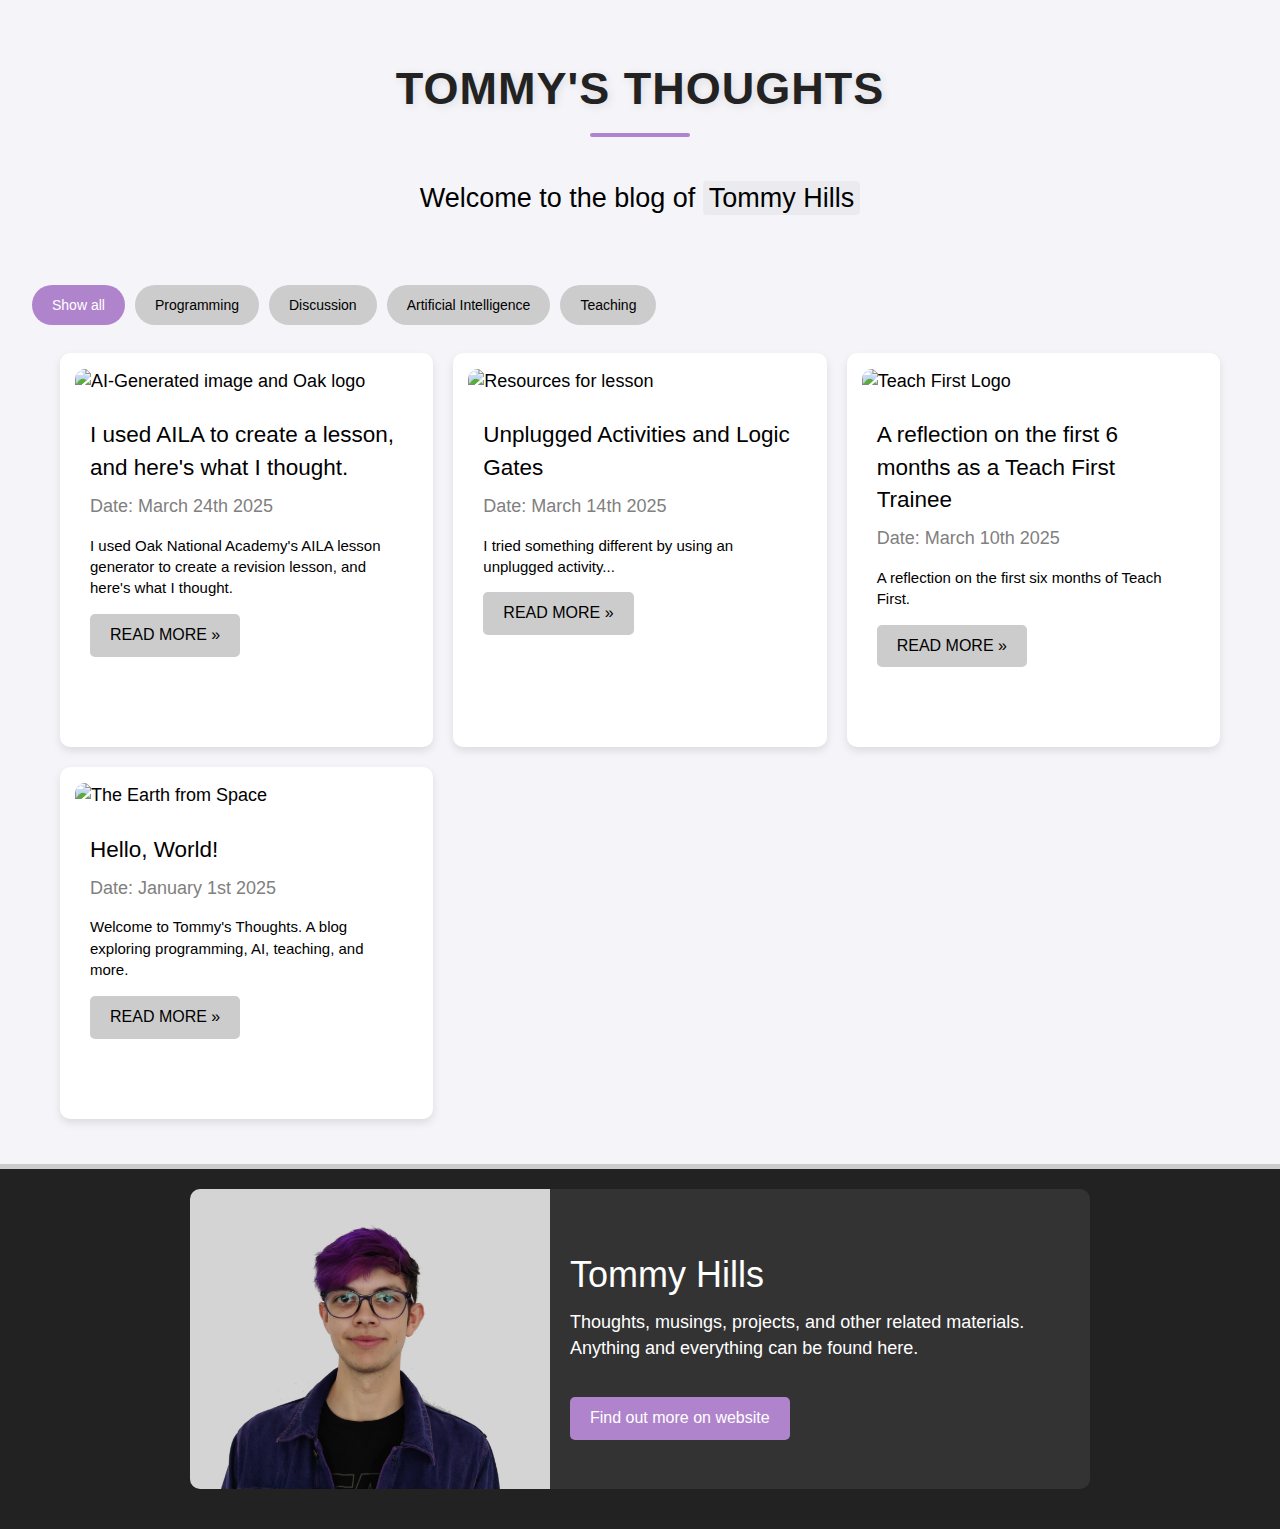
==== index.html @ 0aa88474 "Small tweak to header" ====
<!DOCTYPE html>
<html>
<head>
    <title>Tommy's Thoughts - Blog</title>
    <meta charset="UTF-8">
    <meta name="viewport" content="width=device-width, initial-scale=1">
    <link rel="stylesheet" href="https://www.w3schools.com/w3css/4/w3.css">
    <link rel="stylesheet" href="https://fonts.googleapis.com/css?family=Raleway">
    <link rel="stylesheet" href="/blog.css" type="text/css">
    <link rel="stylesheet" href="blog-grid.css" type="text/css">
    <style>
        .filterDiv {
            display: none; /* Hidden by default */
        }

        .show {
            display: block;
        }

        /* Footer Styles */
        footer {
            display: flex;
            flex-direction: column;
            align-items: center;
            padding: 20px;
            background-color: #222;
            color: #fff;
            width: 100%;
        }

        .about-card {
            display: flex;
            flex-direction: column;
            align-items: center;
            width: 100%;
            max-width: 900px;
            background: #333;
            border-radius: 10px;
            overflow: hidden;
            text-align: center;
            transition: max-width 2s ease;
            margin-bottom: 20px;
        }

        .about-card img {
            width: 100%;
            height: 250px; /* Set a fixed height so it doesn't shrink */
            object-fit: cover; /* Ensures the image fills the space by cropping */
        }

        .about-text {
            padding: 20px;
        }



        @media (min-width: 600px) {
            .about-card {
                flex-direction: row;
                text-align: left;
                width: 90%;
                height: 300px; /* Ensures the image has a consistent height */
            }

            .about-card img {
                width: 40%;
                height: 100%; /* Makes sure it fills the height */
                object-fit: cover; /* Crops the image rather than shrinking */
            }

            .about-text {
                width: 60%;
                padding: 20px;
            }
        }
    </style>
</head>
<body style="margin-top: 15px;">

<!-- <button onclick="location.href='https://thetommyverse.com';" id="exit-button"
        style="position: absolute; top: 10px; left: 10px; padding: 10px 20px; border: none; border-radius: 100px; cursor: pointer;">
    Back
</button>-->

<div class="w3-content" style="max-width:1400px">

    <!-- Header -->
    <header class="w3-container w3-center w3-padding-32">
        <h1><b>Tommy's Thoughts</b></h1>
        <p class="main-page" style="text-align: center;">Welcome to the blog of <span class="highlight highlight-grey">Tommy Hills</span></p>


    </header>

    <!-- Filter -->
    <div class="w3-container">
        <div id="myBtnContainer" class="w3-padding">
            <button class="btn active" onclick="filterSelection('all')"> Show all</button>
            <button class="btn" onclick="filterSelection('programming')"> Programming</button>
            <button class="btn" onclick="filterSelection('discussion')"> Discussion</button>
            <button class="btn" onclick="filterSelection('ai')"> Artificial Intelligence</button>
            <button class="btn" onclick="filterSelection('teaching')"> Teaching</button>
        </div>
    </div>


    <!-- Blog Posts -->
    <div class="blog-container">
        <div class="blog-card filterDiv teaching ai">
            <img src="https://i.imgur.com/nYJaOKp.png" alt="AI-Generated image and Oak logo">
            <div class="blog-content blog-text2">
                <h3>I used AILA to create a lesson, and here's what I thought.</h3>
                <h4>Date: March 24th 2025</h4>
                <p style="font-family:Arial;">I used Oak National Academy's AILA lesson generator to create a revision lesson, and here's what I thought.</p>
                <button class="read-more" onclick="location.href='aila-review.html';">READ MORE »</button>
            </div>
        </div>

        <div class="blog-card filterDiv teaching">
            <img src="/Media/Resources.jpg" alt="Resources for lesson">
            <div class="blog-content blog-text2">
                <h3>Unplugged Activities and Logic Gates</h3>
                <h4>Date: March 14th 2025</h4>
                <p style="font-family:Arial;">I tried something different by using an unplugged activity...</p>
                <button class="read-more" onclick="location.href='unplugged-activities.html';">READ MORE »</button>
            </div>
        </div>

        <div class="blog-card filterDiv teaching">
            <img src="https://i.imgur.com/tm4Z9YW.jpeg" alt="Teach First Logo">
            <div class="blog-content blog-text2">
                <h3>A reflection on the first 6 months as a Teach First Trainee</h3>
                <h4>Date: March 10th 2025</h4>
                <p style="font-family:Arial;">A reflection on the first six months of Teach First.</p>
                <button class="read-more" onclick="location.href='tf-reflection.html';">READ MORE »</button>
            </div>
        </div>

        <div class="blog-card filterDiv">
            <img src="https://i.imgur.com/EADo3jv.jpeg" alt="The Earth from Space">
            <div class="blog-content blog-text2">
                <h3>Hello, World!</h3>
                <h4>Date: January 1st 2025</h4>
                <p style="font-family:Arial;">Welcome to Tommy's Thoughts. A blog exploring programming, AI, teaching, and more.</p>
                <button class="read-more" onclick="location.href='hello-world.html';">READ MORE »</button>
            </div>
        </div>
    </div>


    <!-- END RIGHT BLOG ENTRIES -->

    <!-- Introduction menu -->

    <!-- TODO Highlights to be implemented later -->
    <!-- Posts -->
    <!-- <div class="w3-card w3-margin">
        <div class="w3-container w3-padding">
            <h4>Highlights</h4>
        </div>
        <ul class="w3-ul w3-hoverable w3-white">
            <li class="w3-padding-16">
                <img src="/w3images/workshop.jpg" alt="Image" class="w3-left w3-margin-right" style="width:50px">
                <span class="w3-large">Lorem</span><br>
                <span>Sed mattis nunc</span>
            </li>
            <li class="w3-padding-16">
                <img src="/w3images/gondol.jpg" alt="Image" class="w3-left w3-margin-right" style="width:50px">
                <span class="w3-large">Ipsum</span><br>
                <span>Praes tinci sed</span>
            </li>
            <li class="w3-padding-16">
                <img src="/w3images/skies.jpg" alt="Image" class="w3-left w3-margin-right" style="width:50px">
                <span class="w3-large">Dorum</span><br>
                <span>Ultricies congue</span>
            </li>
            <li class="w3-padding-16 w3-hide-medium w3-hide-small">
                <img src="/w3images/rock.jpg" alt="Image" class="w3-left w3-margin-right" style="width:50px">
                <span class="w3-large">Mingsum</span><br>
                <span>Lorem ipsum dipsum</span>
            </li>
        </ul>
    </div>
    <hr>-->

    <!-- END Introduction Menu -->

    <!-- END GRID -->
</div><br>

<!-- END w3-content -->
</div>

<footer>
    <div class="about-card">
        <img src="/Media/About%20Me%20-%20Profile%20Picture.jpg" alt="Tommy Hills">
        <div class="about-text">
            <h3 style="font-size:200%;">Tommy Hills</h3>
            <h5>Thoughts, musings, projects, and other related materials. Anything and everything can be found here.</h5>
            <br>
            <button onclick="location.href='https://thetommyverse.com';">Find out more on website</button>
        </div>
    </div>

</footer>

</body>

<script>
    function filterSelection(c) {
        var x, i;
        x = document.getElementsByClassName("filterDiv");
        if (c == "all") c = "";
        for (i = 0; i < x.length; i++) {
            x[i].classList.remove("show");
            if (x[i].className.indexOf(c) > -1) x[i].classList.add("show");
        }
    }

    document.addEventListener("DOMContentLoaded", function() {
        filterSelection("all");
        var btns = document.getElementsByClassName("btn");
        for (var i = 0; i < btns.length; i++) {
            btns[i].addEventListener("click", function() {
                var current = document.getElementsByClassName("active");
                if (current.length > 0) current[0].classList.remove("active");
                this.classList.add("active");
            });
        }
    });

</script>
</html>
---- blog.css ----
/* Import fonts */
@import url("https://fonts.cdnfonts.com/css/tw-cen-mt-std");

/* ================================ */
/*        Global Variables          */
/* ================================ */
:root {
    --text_font: "Roboto", sans-serif;

    /* Color Theme */
    --mainpurple: #6008ac;
    --lightpurple: #b084cc;
    --yellowalt: #edbd2d;
    --lightyellow: #f8e09a;
    --mainwhite: #f4f4f9;
    --mainblack: #000000;
    --maingrey: #ccc;

    /* Styling colours */
    --default-color: #2d2d2d;
    --grey: #9e9e9e;
    --red: #eb5757;
    --orange: #f2994a;
    --yellow: #f2c94c;
    --green: #27ae60;
    --teal: #2ac9b7;
    --blue: #2d9cdb;
    --purple: #9b51e0;
    --pink: #ff4d94;
    --brown: #8d6e63;
    --cyan: #00bcd4;
    --light-grey: #f5f5f5;
}

/* ================================ */
/*          Global Styles           */
/* ================================ */
body {
    background-color: var(--mainwhite);
    font-family: var(--text_font);
    font-size: 18px;
    line-height: 1.43; /* Improved readability */
    color: var(--mainblack);
}

/* ================================ */
/*          Headings Styles         */
/* ================================ */
h1 {
    font-size: 3rem;
    font-weight: 800;
    text-align: center;
    color: #222;
    position: relative;
    padding-bottom: 15px;
    margin-bottom: 20px;
    text-transform: uppercase;
    letter-spacing: 1px;
    text-shadow: 2px 2px 10px rgba(0, 0, 0, 0.1);
    transition: color 0.3s ease-in-out;
}

/* Underline effect for h1 */
h1::after {
    content: "";
    display: block;
    width: 100px;
    height: 4px;
    background: var(--lightpurple);
    margin: 12px auto 0;
    border-radius: 2px;
    transition: width 0.3s ease-in-out;
}

/* Hover effect on heading */
h1:hover::after {
    width: 120px;
}

/* Underline effect for h2 */
h2::after {
    content: "";
    display: block;
    width: 100px;
    height: 4px;
    background: var(--purple);
    margin: 12px auto 0;
    border-radius: 2px;
    transition: width 0.3s ease-in-out;
}

/* Hover effect on heading */
h2:hover::after {
    width: 120px;
}

/* Styling for post date */
.date {
    font-size: 1.3rem;
    font-weight: 500;
    text-align: center;
    color: #666;
    margin-top: -5px;
    font-style: italic;
    text-transform: uppercase;
    letter-spacing: 0.8px;
    opacity: 0.85;
    transition: opacity 0.3s ease-in-out;
}

h3:hover {
    opacity: 1;
}

/* ================================ */
/*       Page Content Styles        */
/* ================================ */
.page_text_container {
    position: relative;
    text-align: center;
    padding: 0;
    margin-top: 25px;
    width: 100%;
    display: flex;
    justify-content: center;
}

.page_content {
    width: 75%;
    margin: 5px;
}

/* Centering images */
.outer-img-container {
    display: flex;
    justify-content: center;
    align-items: center;
}

figcaption {
    font-size: 12px;
    font-style: italic;
    text-align: center;
    margin-top: 5px;
    outline: 1px solid var(--maingrey);
    padding: 5px;
}

/* ================================ */
/*           Footer Styles          */
/* ================================ */
footer {
    display: flex;
    justify-content: center;
    align-items: center;
    padding: 20px;
    border-top: 5px solid var(--maingrey);
}

footer p {
    margin: 0;
}

/* Footer Button Styling */
footer button {
    background-color: var(--lightpurple);
    color: white;
    border: none;
    padding: 10px 20px;
    font-size: 16px;
    border-radius: 5px;
    cursor: pointer;
    transition: background-color 0.3s ease, transform 0.2s ease;
}

footer button:hover {
    background-color: var(--mainpurple);
    transform: scale(1.05);
}

/* Footer Button Styling */
#exit-button {
    background-color: var(--lightpurple);
    color: white;
    cursor: pointer;
    transition: background-color 0.3s ease, transform 0.2s ease;
    margin-top: 5px;
}

#exit-button:hover {
    background-color: var(--mainpurple);
    transform: scale(1.05);
}


/* Read more Button Styling */
.read {
    background-color: var(--maingrey);
    color: var(--mainblack);
    border: none;
    padding: 10px 20px;
    font-size: 16px;
    border-radius: 5px;
    cursor: pointer;
    transition: background-color 0.3s ease, transform 0.2s ease;
    margin-bottom: 50px;
}

.read:hover {
    background-color: var(--mainpurple);
    transform: scale(1.05);
    color: var(--mainwhite);
}

/* ================================ */
/*      Blog Text Customization     */
/* ================================ */
.text_computer {
    font-family: 'Courier New', Courier, monospace;
    font-size: 150%;
}

.blog_text {
    text-align: left;
}

p {
    font-family: var(--text_font), serif;
    font-size: 150%;
    text-align: left;

}

/* ================================ */
/*      Hyperlink Hover Effect      */
/* ================================ */

a:hover {
    background-color: var(--mainpurple);
    color: var(--mainwhite);
    transition: 0.2s;
    padding: 5px 10px;
    border-radius: 10px;
    box-decoration-break: clone;
    -webkit-box-decoration-break: clone;
}

/* ================================= */
/*       Text Alignment Classes      */
/* ================================= */
.text-left { text-align: left; }
.text-center { text-align: center; }
.text-right { text-align: right; }

p {
    font-family: 'Courier New', Courier, monospace;
}

.main-page {
    font-family: var(--text_font);
}

footer p {
    font-family: var(--text_font);
}

/* ================================= */
/*      Standard Color Classes       */
/* ================================= */
.text-default { color: var(--default-color); }
.text-grey { color: var(--grey); }
.text-red { color: var(--red); }
.text-orange { color: var(--orange); }
.text-yellow { color: var(--yellow); }
.text-green { color: var(--green); }
.text-teal { color: var(--teal); }
.text-blue { color: var(--blue); }
.text-purple { color: var(--purple); }
.text-pink { color: var(--pink); }
.text-brown { color: var(--brown); }
.text-cyan { color: var(--cyan); }

/* ================================= */
/*     Text Highlighting             */
/* ================================= */
.highlight {
    padding: 2px 6px;
    border-radius: 4px;
    display: inline;
    box-decoration-break: clone;
    -webkit-box-decoration-break: clone;
}


/* Default state: Transparent background with black text */
.highlight-grey { background-color: rgba(158, 158, 158, 0.1); color: #000; }
.highlight-red { background-color: rgba(235, 87, 87, 0.1); color: #000; }
.highlight-orange { background-color: rgba(242, 153, 74, 0.1); color: #000; }
.highlight-yellow { background-color: rgba(242, 201, 76, 0.1); color: #000; }
.highlight-green { background-color: rgba(39, 174, 96, 0.3); color: #000; }
.highlight-teal { background-color: rgba(42, 201, 183, 0.1); color: #000; }
.highlight-blue { background-color: rgba(45, 156, 219, 0.1); color: #000; }
.highlight-purple { background-color: rgba(155, 81, 224, 0.1); color: #000; }
.highlight-pink { background-color: rgba(255, 77, 148, 0.1); color: #000; }
.highlight-brown { background-color: rgba(141, 110, 99, 0.1); color: #000; }
.highlight-cyan { background-color: rgba(0, 188, 212, 0.1); color: #000; }

/* Smooth transition effect */
.highlight-grey,
.highlight-red,
.highlight-orange,
.highlight-yellow,
.highlight-green,
.highlight-teal,
.highlight-blue,
.highlight-purple,
.highlight-pink,
.highlight-brown,
.highlight-cyan {
    transition: background-color 0.3s ease, color 0.3s ease;
}

/* Hover state: Solid color with white or black text for contrast */
.highlight-grey:hover { background-color: var(--grey); color: #fff; }
.highlight-red:hover { background-color: var(--red); color: #fff; }
.highlight-orange:hover { background-color: var(--orange); color: #fff; }
.highlight-yellow:hover { background-color: var(--yellow); color: #000; }
.highlight-green:hover { background-color: var(--green); color: #fff; }
.highlight-teal:hover { background-color: var(--teal); color: #fff; }
.highlight-blue:hover { background-color: var(--blue); color: #fff; }
.highlight-purple:hover { background-color: var(--purple); color: #fff; }
.highlight-pink:hover { background-color: var(--pink); color: #fff; }
.highlight-brown:hover { background-color: var(--brown); color: #fff; }
.highlight-cyan:hover { background-color: var(--cyan); color: #fff; }

/* ================================= */
/*       Full-Width Banner Style     */
/* ================================= */
.banner {
    display: block;
    width: 100%;
    padding: 12px;
    border-radius: 6px;
}

.banner-grey { background-color: var(--grey); color: #fff; }
.banner-red { background-color: var(--red); color: #fff; }
.banner-orange { background-color: var(--orange); color: #fff; }
.banner-yellow { background-color: var(--yellow); color: #000; }
.banner-green { background-color: var(--green); color: #fff; }
.banner-teal { background-color: var(--teal); color: #fff; }
.banner-blue { background-color: var(--blue); color: #fff; }
.banner-purple { background-color: var(--purple); color: #fff; }
.banner-pink { background-color: var(--pink); color: #fff; }
.banner-brown { background-color: var(--brown); color: #fff; }
.banner-cyan { background-color: var(--cyan); color: #fff; }

/* ================================= */
/*        Quote Block Style          */
/* ================================= */
/* Block Quote */
.quote {
    border-left: 4px solid var(--grey);
    padding: 10px 16px;
    background-color: var(--light-grey);
    font-style: italic;
    color: var(--default-color);
    font-size: 125% !important;
    font-family: "Georgia", "Garamond", "Times New Roman", serif; /* More quote-like font */
    transition: background-color 0.3s ease, border-color 0.3s ease, transform 0.2s ease;
}

.quote:hover {
    background-color: rgba(158, 158, 158, 0.1); /* Slight grey tint */
    border-left-color: var(--purple); /* Highlight border */
    transform: translateX(4px); /* Slight shift for a dynamic effect */
}

/* Inline Quote */
.quote-inline {
    border-left: 2px solid var(--grey); /* Thinner border for inline use */
    padding-left: 8px; /* Small padding to separate from text */
    font-style: italic;
    color: var(--default-color);
    font-size: 80% !important; /* Slightly larger for emphasis but not overpowering */
    display: inline; /* Ensures it stays within text flow */
    background-color: var(--light-grey);
    font-family: "Georgia", "Garamond", "Times New Roman", serif; /* Matching quote style */
    transition: background-color 0.3s ease, border-color 0.3s ease, transform 0.2s ease;
}

.quote-inline:hover {
    background-color: rgba(158, 158, 158, 0.3); /* More noticeable highlight */
    border-left-color: var(--purple); /* Highlight border */
    transform: scale(1.05); /* Slight zoom effect */
}


/* ================================= */
/*   Prism.js Code Block Styling     */
/* ================================= */
pre[class*="language-"] {
    background: #2d2d2d;
    padding: 12px;
    border-radius: 6px;
    overflow-x: auto;
    font-family: monospace;
}


/* ================================= */
/*            Callouts               */
/* ================================= */
.callout {
    padding: 12px;
    border-radius: 6px;
    border-left: 5px solid;
    margin: 10px 0;
    font-size: 150%;
    background-color: rgba(45, 45, 45, 0.1);
    color: var(--default-color);
    display: flex;
    align-items: flex-start;
    gap: 10px;
}

/* Color Variants */
.callout.grey { border-color: var(--grey); background-color: rgba(158, 158, 158, 0.1); }
.callout.red { border-color: var(--red); background-color: rgba(235, 87, 87, 0.1); }
.callout.orange { border-color: var(--orange); background-color: rgba(242, 153, 74, 0.1); }
.callout.yellow { border-color: var(--yellow); background-color: rgba(242, 201, 76, 0.1); }
.callout.green { border-color: var(--green); background-color: rgba(39, 174, 96, 0.1); }
.callout.teal { border-color: var(--teal); background-color: rgba(42, 201, 183, 0.1); }
.callout.blue { border-color: var(--blue); background-color: rgba(45, 156, 219, 0.1); }
.callout.purple { border-color: var(--purple); background-color: rgba(155, 81, 224, 0.1); }
.callout.pink { border-color: var(--pink); background-color: rgba(255, 77, 148, 0.1); }
.callout.brown { border-color: var(--brown); background-color: rgba(141, 110, 99, 0.1); }
.callout.cyan { border-color: var(--cyan); background-color: rgba(0, 188, 212, 0.1); }

.callout-title {
    font-weight: bold;
    margin-bottom: 5px;
    display: flex;
    align-items: center;
    gap: 5px;
}

/* Stock Callouts with Icons and Titles */
.callout.note {
    border-color: #1e88e5;
    background-color: rgba(30, 136, 229, 0.15);
}
.callout.note::before {
    content: "📝 Note";
    font-weight: bold;
}

.callout.warning {
    border-color: #ffa000;
    background-color: rgba(255, 160, 0, 0.15);
}
.callout.warning::before {
    content: "⚠️ Warning";
    font-weight: bold;
}

.callout.error {
    border-color: #d32f2f;
    background-color: rgba(211, 47, 47, 0.15);
}
.callout.error::before {
    content: "❌ Error";
    font-weight: bold;
}

.callout.success {
    border-color: #388e3c;
    background-color: rgba(56, 142, 60, 0.15);
}
.callout.success::before {
    content: "✅ Success";
    font-weight: bold;
}

.callout.info {
    border-color: #0288d1;
    background-color: rgba(2, 136, 209, 0.15);
}
.callout.info::before {
    content: "ℹ️ Info";
    font-weight: bold;
}

/* Two-Column Layout */
.column-container {
    display: grid;
    grid-template-columns: repeat(auto-fit, minmax(300px, 1fr));
    gap: 15px;
}

/* ================================= */
/*        Table Styling             */
/* ================================= */
table {
    width: 100%;
    border-collapse: collapse;
    border-spacing: 0;
    background-color: var(--light-grey);
    margin: 16px 0;
    border-radius: 6px;
    overflow: hidden;
}

th, td {
    padding: 12px;
    border: 1px solid var(--grey);
    text-align: left;
}

th {
    background-color: var(--purple);
    color: white;
    font-weight: bold;
}

tr:nth-child(even) {
    background-color: #e8e8e8;
}

/* Modernize the filter bar */
#tags {
    background: #fff;
    border-radius: 12px;
    box-shadow: 0 4px 8px rgba(0, 0, 0, 0.1);
    padding: 20px;
    margin: 15px 0;
}

/* Header styling */
#tags h4 {
    font-size: 18px;
    font-weight: bold;
    color: #333;
    margin-bottom: 15px;
}

/* Style the button container */
#myBtnContainer {
    display: flex;
    gap: 10px;
    flex-wrap: wrap;
}

/* Base button styles */
.btn {
    background: #f5f5f5;
    border: none;
    border-radius: 20px;
    padding: 10px 20px;
    font-size: 14px;
    font-weight: 500;
    cursor: pointer;
    transition: all 0.3s ease-in-out;
}

/* Hover and active state */
.btn:hover {
    background-color: var(--mainpurple);
    color: var(--mainwhite);
    transform: scale(1.05);
}

.btn.active {
    background: var(--lightpurple);
    color: white;
}

.btn.active:hover {
    background-color: var(--mainpurple);
    color: var(--mainwhite);
    transform: scale(1.05);
}

/* Responsive adjustments */
@media (max-width: 600px) {
    #myBtnContainer {
        flex-direction: column;
        align-items: center;
    }

    .btn {
        width: 100%;
        text-align: center;
    }
}

#rounded {
    border-radius: 12px;
}

#rounded-image {
    border-radius: 12px 12px 0px 0px;
}

/* Ensure the image is responsive */
figure img {
    max-width: 75%;
    height: auto;
    display: block;
    margin: 0 auto;
    border-radius: 8px; /* Optional: rounded corners */
    box-shadow: 2px 2px 10px rgba(0, 0, 0, 0.2); /* Optional: subtle shadow */
    margin-bottom: 10px;
}

/* Style for figure and caption */
figure {
    text-align: center;
    margin: 20px auto;
    max-width: 90%; /* Prevents images from being too wide */
}

figcaption {
    font-size: 14px;
    font-style: italic;
    color: #555;
    margin-top: 5px;
    max-width: 75%;
    text-align: center;
    margin-left: auto;
    margin-right: auto;
}

#link {
    color: var(--purple);
    text-decoration: underline;
}

#link:hover {
    color: var(--mainwhite);
}

/* ================================= */
/*        Prompts from AI            */
/* ================================= */

@keyframes swirlGradient {
    0% { background-position: 0% 50%; }
    50% { background-position: 100% 50%; }
    100% { background-position: 0% 50%; }
}

.ai-prompt {
    /* background: linear-gradient(135deg, #1b0f2a, #2b1e3b, #320267, #341e3b);*/
    background: linear-gradient(135deg, #f7e1fb, #f1d1f5, #dcc1f6, #f2e9f5);
    background-size: 300% 300%;
    animation: swirlGradient 10s infinite linear;
    color: black;
    font-family: "Courier New", Courier, monospace;
    border-left: 5px solid #b238f8; /* Purple left border */
    border-right: 5px solid #b238f8; /* Purple right border */
    padding: 16px;
    border-radius: 8px;
    /*box-shadow: 0 4px 10px rgba(56, 189, 248, 0.3);*/
    margin: 24px 0;
    white-space: pre-wrap;
    word-break: break-word;
    position: relative; /* Allows precise positioning of the label */
    padding-top: 30px;
}

/* Centered Label with Bottom Purple Border */
.ai-prompt::before {
    content: "Prompt";
    position: absolute;
    top: -12px; /* Moves it slightly above the box */
    left: 50%;
    transform: translateX(-50%); /* Centers it */
    background: black;
    color: white;
    padding: 4px 50px; /* Adds left/right padding */
    font-size: 14px;
    font-weight: bold;
    border-radius: 8px 8px 8px 8px;
    border-bottom: 3px solid #b238f8; /* Purple border on bottom */
    /*box-shadow: 0 2px 5px rgba(0, 0, 0, 0.3);*/
    white-space: nowrap; /* Ensures it doesn’t wrap */
}
---- blog-grid.css ----
.blog-container {
    display: grid;
    grid-template-columns: repeat(auto-fit, minmax(300px, 1fr));
    gap: 20px;
    max-width: 1200px;
    margin: auto;
    padding: 20px;
}

.blog-card {
    background: white;
    border-radius: 10px;
    box-shadow: 0 4px 8px rgba(0, 0, 0, 0.1);
    overflow: hidden;
    transition: transform 0.3s ease-in-out;
    padding: 15px;
}

.blog-card:hover {
    transform: translateY(-5px);
}

.blog-card img {
    width: 100%;
    height: auto;
    border-top-left-radius: 10px;
    border-top-right-radius: 10px;
}

.blog-content {
    padding: 15px;
}

.blog-text2 {
    font-family: Arial, sans-serif;
}

.blog-content h3 {
    font-size: 1.5rem;
    margin-bottom: 10px;
}

.blog-content h4 {
    font-size: 1.2rem;
    color: gray;
    margin-bottom: 10px;
}

.blog-content p {
    font-size: 1rem;
    margin-bottom: 15px;
}

.read-more {
    background-color: var(--maingrey);
    color: var(--mainblack);
    border: none;
    padding: 10px 20px;
    font-size: 16px;
    border-radius: 5px;
    cursor: pointer;
    transition: background-color 0.3s ease, transform 0.2s ease;
    margin-bottom: 50px;
}

.read-more:hover {
    background-color: var(--mainpurple);
    transform: scale(1.05);
    color: var(--mainwhite);
}

#myBtnContainer button {
    background-color: var(--maingrey);
}

#myBtnContainer .active {
    background-color: var(--lightpurple);
}

#myBtnContainer button:hover {
    background-color: var(--lightpurple);
}

.filterDiv {
    display: none;
}

.show {
    display: flex;
}
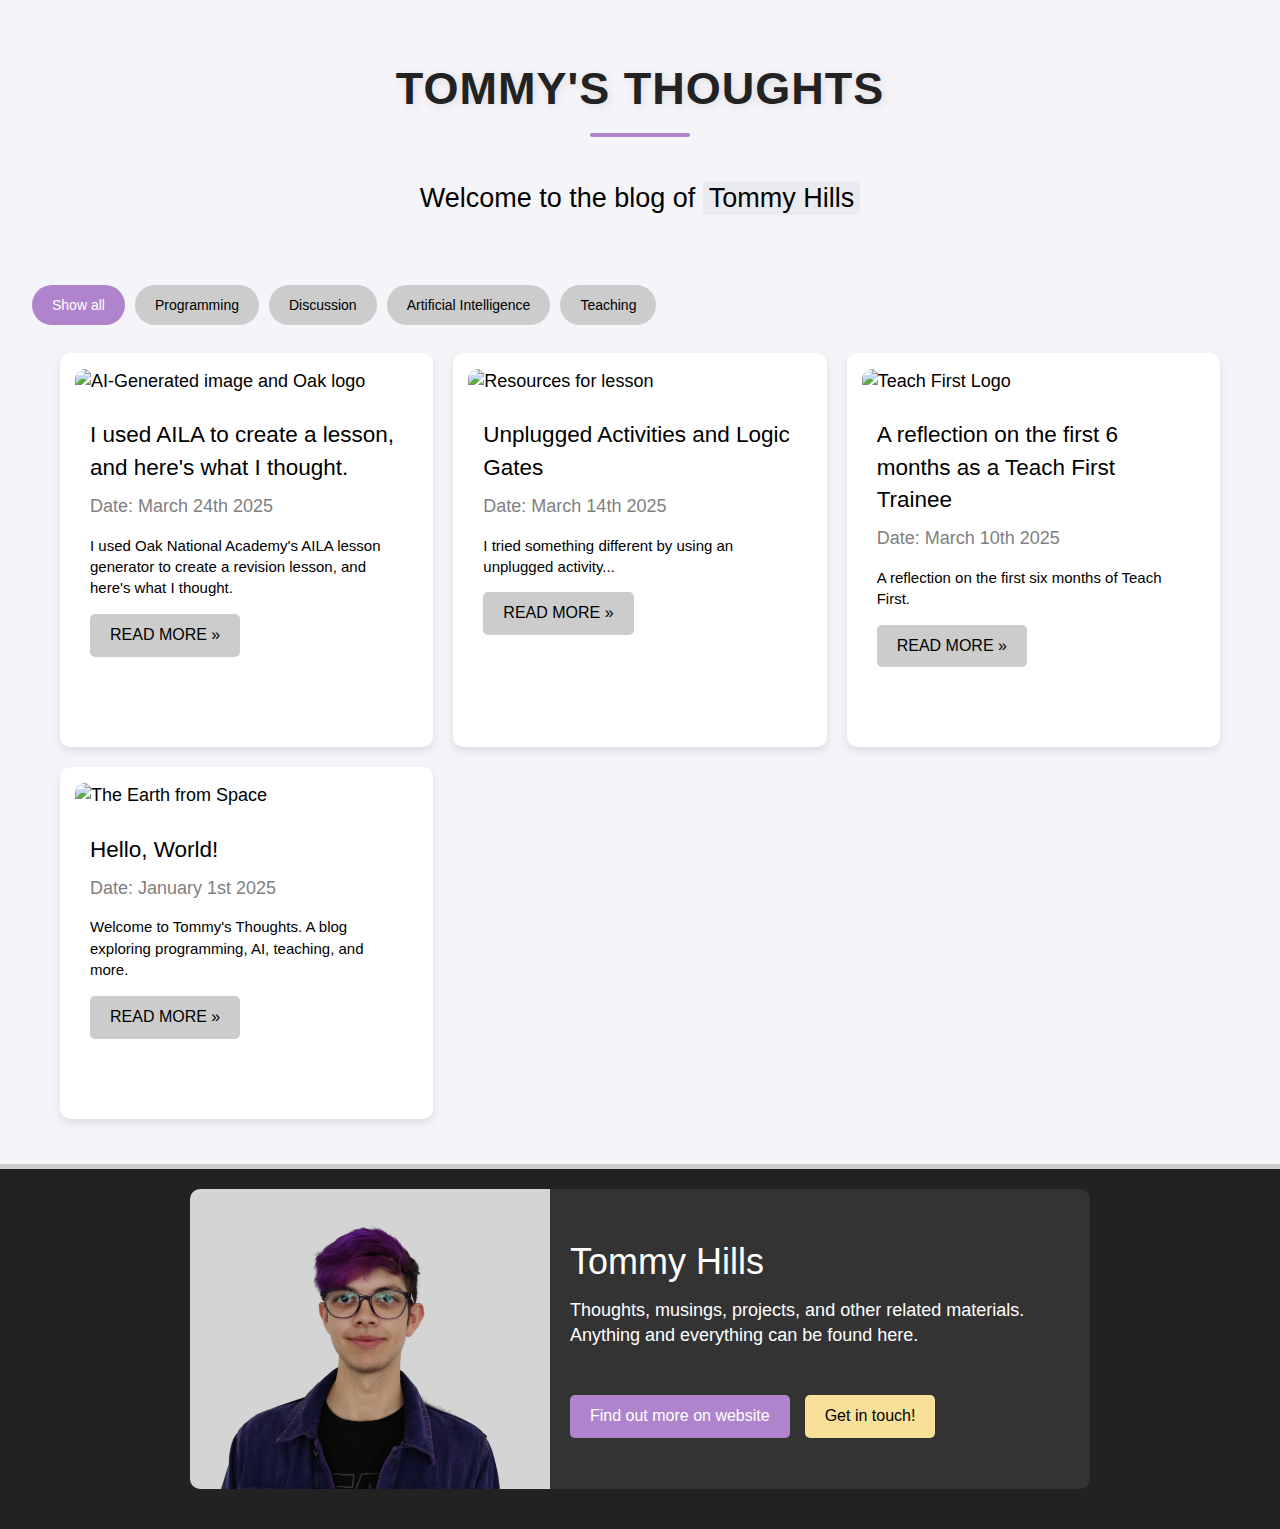
==== commit 5542247d: "Implemented 'Get In Touch' button on blog page" ====
--- a/index.html
+++ b/index.html
@@ -199,6 +199,7 @@
             <h5>Thoughts, musings, projects, and other related materials. Anything and everything can be found here.</h5>
             <br>
             <button onclick="location.href='https://thetommyverse.com';">Find out more on website</button>
+            <button id="alternate_button" onClick="location.href='https://thetommyverse.notion.site/get-in-touch?pvs=74';">Get in touch!</button>
         </div>
     </div>
 
--- a/blog.css
+++ b/blog.css
@@ -687,7 +687,27 @@
     white-space: nowrap; /* Ensures it doesn’t wrap */
 }
 
-
-
-
-
+/* Extra styling for alternate button */
+
+#alternate_button {
+    margin-left: 10px;
+    margin-top: 10px;
+    background-color:var(--lightyellow);
+    color:black;
+    margin-bottom: 15px;
+}
+
+@media (max-width: 790px) {
+    #alternate_button {
+        margin-left: 0px;
+    }
+}
+
+#alternate_button:hover {
+    background-color: var(--yellowalt);
+}
+
+
+
+
+
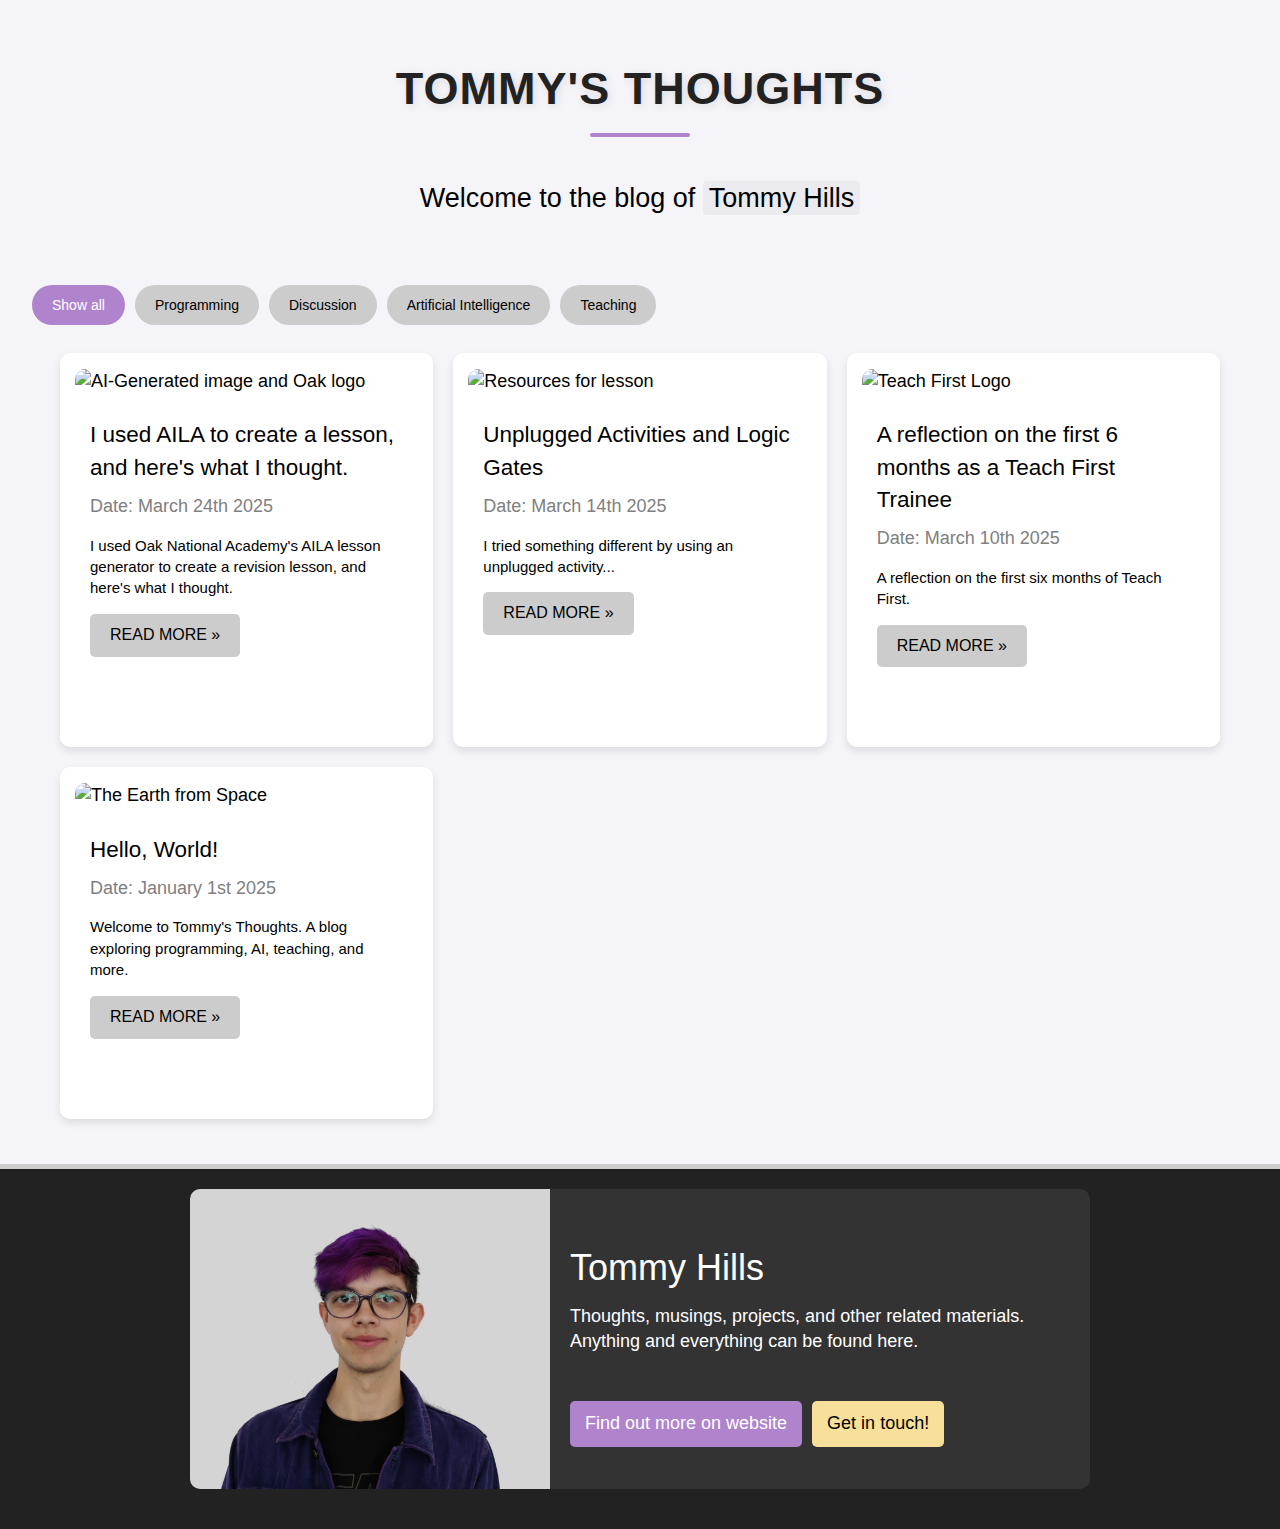
==== commit 736a3f5d: "Fixed formatting on 'Get In Touch' button" ====
--- a/index.html
+++ b/index.html
@@ -198,8 +198,10 @@
             <h3 style="font-size:200%;">Tommy Hills</h3>
             <h5>Thoughts, musings, projects, and other related materials. Anything and everything can be found here.</h5>
             <br>
-            <button onclick="location.href='https://thetommyverse.com';">Find out more on website</button>
-            <button id="alternate_button" onClick="location.href='https://thetommyverse.notion.site/get-in-touch?pvs=74';">Get in touch!</button>
+            <div class="button-group">
+                <button class="footer-button purple-button" onclick="location.href='https://thetommyverse.com';">Find out more on website</button>
+                <button class="footer-button yellow-button" onclick="location.href='https://thetommyverse.notion.site/get-in-touch?pvs=74';">Get in touch!</button>
+            </div>
         </div>
     </div>
 
--- a/blog.css
+++ b/blog.css
@@ -689,25 +689,52 @@
 
 /* Extra styling for alternate button */
 
-#alternate_button {
-    margin-left: 10px;
+.button-group {
+    display: flex;
+    flex-direction: row;
+    gap: 10px;
+    flex-wrap: wrap;
     margin-top: 10px;
-    background-color:var(--lightyellow);
-    color:black;
-    margin-bottom: 15px;
-}
-
-@media (max-width: 790px) {
-    #alternate_button {
-        margin-left: 0px;
+}
+
+.footer-button {
+    padding: 10px 15px;
+    font-size: 1em;
+    cursor: pointer;
+    border: none;
+    border-radius: 5px;
+    height: 100%; /* Ensures equal height */
+    box-sizing: border-box;
+    background-color: var(--primary-color, #eee); /* fallback if --primary-color is not set */
+    color: black;
+}
+
+.yellow-button {
+    background-color: var(--lightyellow);
+}
+
+.purple-button {
+    background-color: var(--lightpurple);
+    color:white;
+}
+
+.yellow-button:hover {
+    background-color: var(--yellowalt);
+}
+
+/* Responsive layout: stack buttons vertically on smaller screens */
+@media (max-width: 806px) {
+    .button-group {
+        flex-direction: column;
+        align-items: flex-start;
     }
-}
-
-#alternate_button:hover {
-    background-color: var(--yellowalt);
-}
-
-
-
-
-
+
+    .footer-button {
+        width: 100%;
+        max-width: 300px;
+    }
+}
+
+
+
+
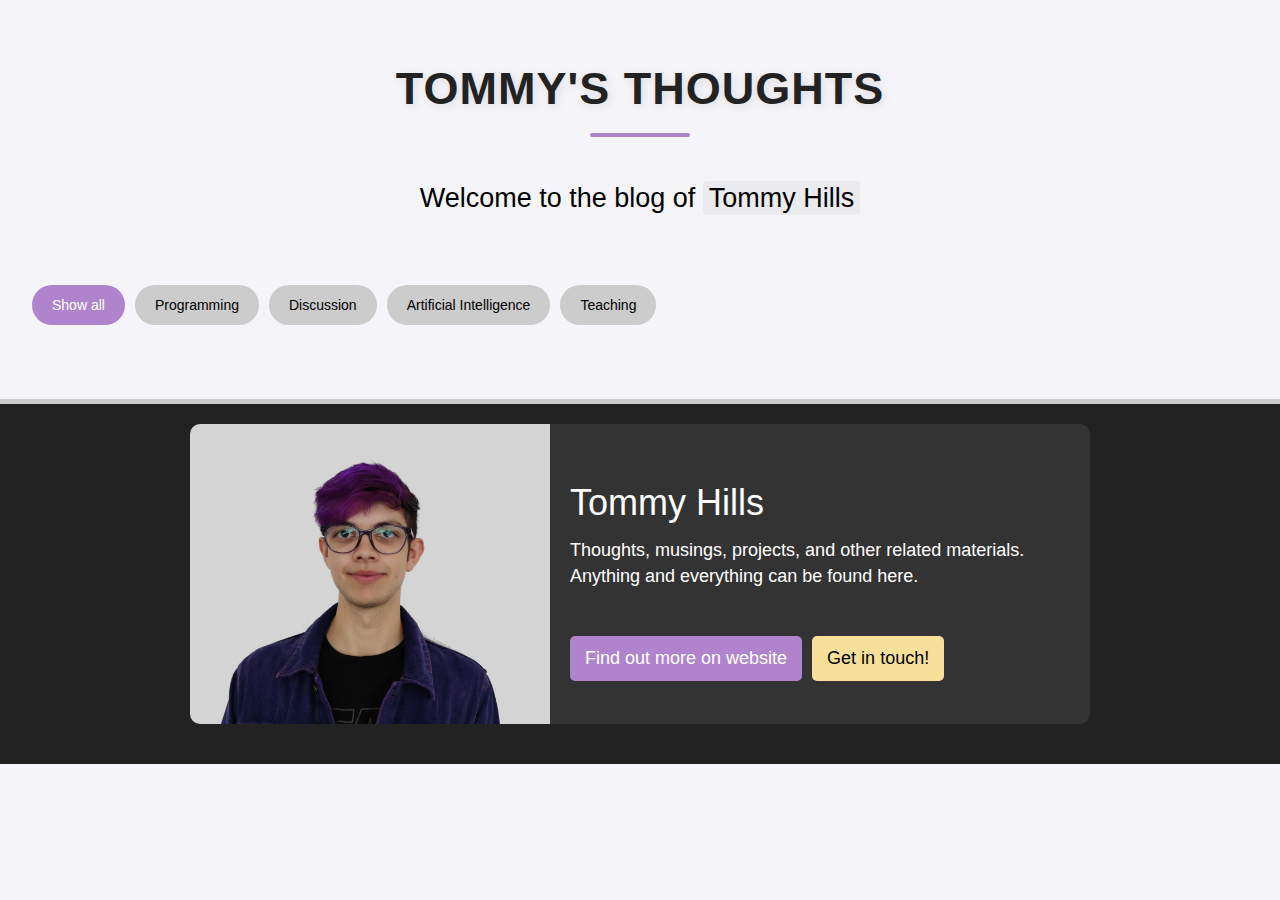
==== commit eaa57ef6: "Added 'action-figures' blog post" ====
--- a/index.html
+++ b/index.html
@@ -107,6 +107,16 @@
     <!-- Blog Posts -->
     <div class="blog-container">
         <div class="blog-card filterDiv teaching ai">
+            <img src="/Media/ChatGPT-Action-Figure-Generations.png" alt="Action Figure Generations from ChatGPT">
+            <div class="blog-content blog-text2">
+                <h3>I created this ‘Action Figure’ trend, and I have some thoughts.</h3>
+                <h4>Date: April 11th 2025</h4>
+                <p style="font-family:Arial;">I tried out the action figure trend using OpenAI's new image generation and have summarised my thoughts.</p>
+                <button class="read-more" onclick="location.href='action-figure-trend.html';">READ MORE »</button>
+            </div>
+        </div>
+
+        <div class="blog-card filterDiv teaching ai">
             <img src="https://i.imgur.com/nYJaOKp.png" alt="AI-Generated image and Oak logo">
             <div class="blog-content blog-text2">
                 <h3>I used AILA to create a lesson, and here's what I thought.</h3>
@@ -214,23 +224,4 @@
         var x, i;
         x = document.getElementsByClassName("filterDiv");
         if (c == "all") c = "";
-        for (i = 0; i < x.length; i++) {
-            x[i].classList.remove("show");
-            if (x[i].className.indexOf(c) > -1) x[i].classList.add("show");
-        }
-    }
-
-    document.addEventListener("DOMContentLoaded", function() {
-        filterSelection("all");
-        var btns = document.getElementsByClassName("btn");
-        for (var i = 0; i < btns.length; i++) {
-            btns[i].addEventListener("click", function() {
-                var current = document.getElementsByClassName("active");
-                if (current.length > 0) current[0].classList.remove("active");
-                this.classList.add("active");
-            });
-        }
-    });
-
-</script>
-</html>
+        for (i = 0; i < x--- a/blog.css
+++ b/blog.css
@@ -735,6 +735,4 @@
     }
 }
 
-
-
-
+ul 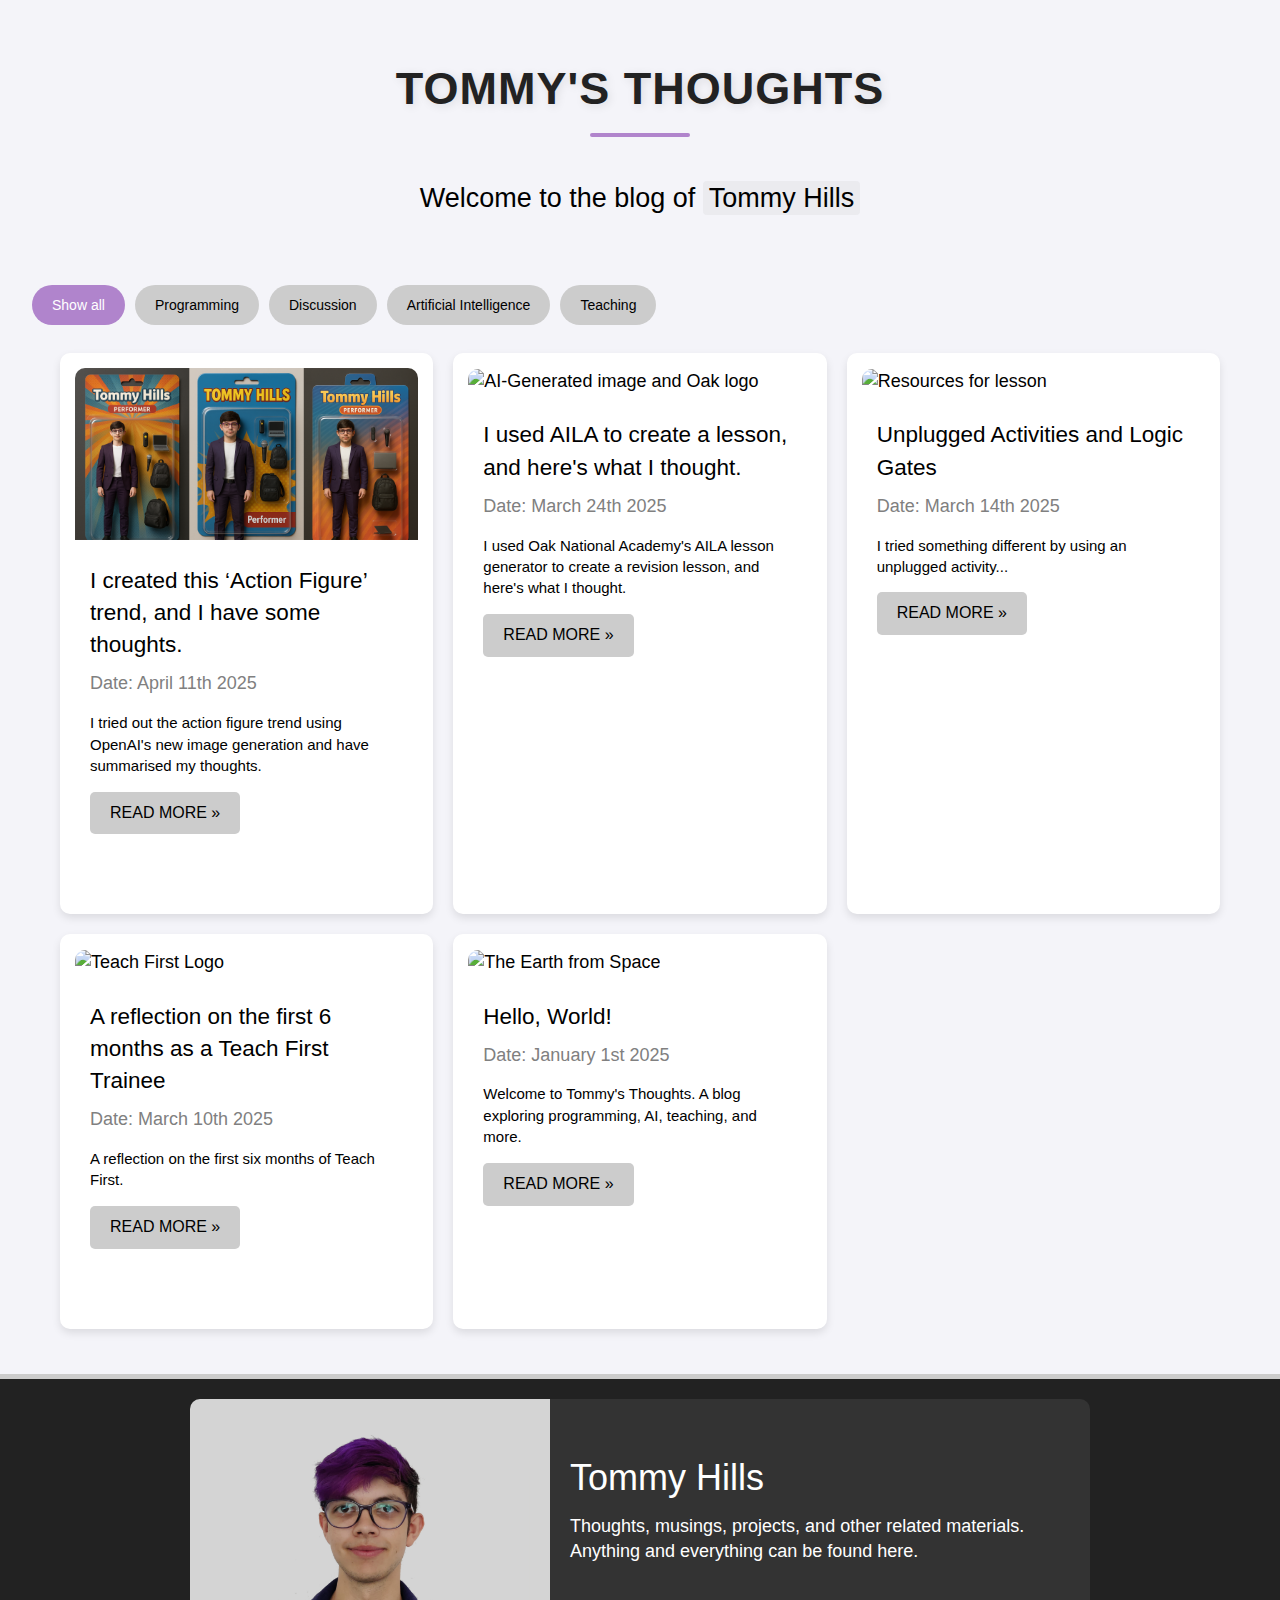
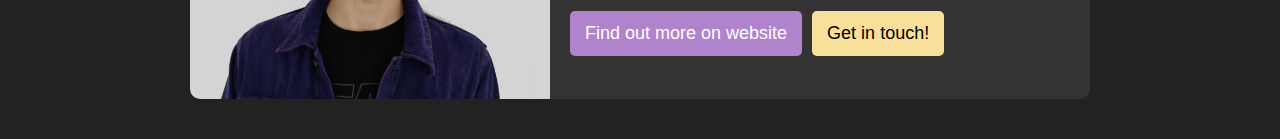
==== commit 4a4a50c2: "Added 'action-figures' blog post" ====
--- a/index.html
+++ b/index.html
@@ -224,4 +224,23 @@
         var x, i;
         x = document.getElementsByClassName("filterDiv");
         if (c == "all") c = "";
-        for (i = 0; i < x+        for (i = 0; i < x.length; i++) {
+            x[i].classList.remove("show");
+            if (x[i].className.indexOf(c) > -1) x[i].classList.add("show");
+        }
+    }
+
+    document.addEventListener("DOMContentLoaded", function() {
+        filterSelection("all");
+        var btns = document.getElementsByClassName("btn");
+        for (var i = 0; i < btns.length; i++) {
+            btns[i].addEventListener("click", function() {
+                var current = document.getElementsByClassName("active");
+                if (current.length > 0) current[0].classList.remove("active");
+                this.classList.add("active");
+            });
+        }
+    });
+
+</script>
+</html>
--- a/blog.css
+++ b/blog.css
@@ -735,4 +735,12 @@
     }
 }
 
-ul +ul li {
+    font-family: 'Courier New', Courier, monospace;
+    font-size: 150%;
+    text-align: left;
+}
+
+
+
+
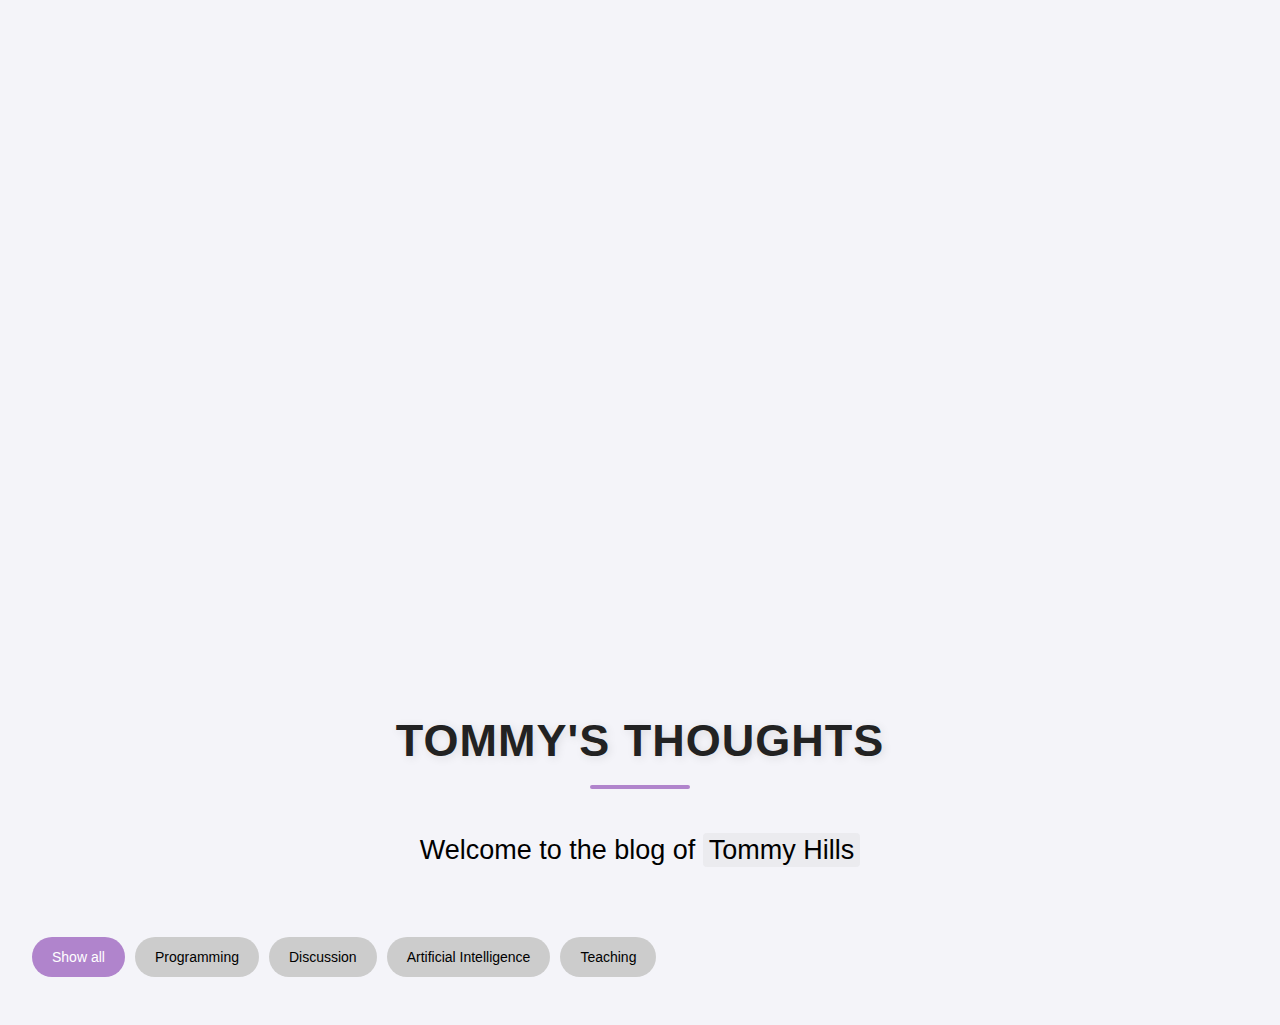
==== commit b543b48e: "Added 'The Comedy Singularity' advertisement" ====
--- a/index.html
+++ b/index.html
@@ -73,6 +73,68 @@
                 padding: 20px;
             }
         }
+
+        /* Banner styling */
+        .banner {
+            position: relative;
+            width: 100%;
+            overflow: hidden;
+        }
+
+        .banner-image {
+            width: 100%;
+            height: auto;
+            display: block;
+            animation: fadeInScale 1s ease-out forwards;
+            animation-delay: 0.2s;
+            opacity: 0; /* Start hidden */
+        }
+
+        /* Button inside banner */
+        .buy-button {
+            position: absolute;
+            bottom: 7.5%;
+            left: 76%;
+            transform: translateX(-50%);
+            padding: 5px 10px 5px 10px;
+            font-size: 1rem;
+            border-radius: 8px;
+            white-space: nowrap;
+            background-color: var(--lightpurple);
+            color: white;
+            text-decoration: none;
+            /* Animation */
+            animation: fadeInUp 1s ease-out forwards;
+            animation-delay: 1s;
+            opacity: 0; /* Start hidden */
+        }
+
+        .buy-button:hover {
+            background-color: var(--mainpurple);
+        }
+
+        /* Keyframes for image and button */
+        @keyframes fadeInScale {
+            0% {
+                opacity: 0;
+                transform: scale(1.05);
+            }
+            100% {
+                opacity: 1;
+                transform: scale(1);
+            }
+        }
+
+        @keyframes fadeInUp {
+            0% {
+                opacity: 0;
+                transform: translate(-50%, 30px);
+            }
+            100% {
+                opacity: 1;
+                transform: translate(-50%, 0);
+            }
+        }
     </style>
 </head>
 <body style="margin-top: 15px;">
@@ -83,6 +145,11 @@
 </button>-->
 
 <div class="w3-content" style="max-width:1400px">
+
+    <header class="banner">
+        <img src="/Media/The%20Comedy%20Singularity%20-%20Website%20Advertisement.png" alt="The Comedy Singularity - Advertisement" class="banner-image">
+        <a href="https://watfringe.co.uk/events/the-comedy-singularity-2/" class="buy-button">Buy Tickets</a>
+    </header>
 
     <!-- Header -->
     <header class="w3-container w3-center w3-padding-32">
@@ -106,7 +173,7 @@
 
     <!-- Blog Posts -->
     <div class="blog-container">
-        <div class="blog-card filterDiv teaching ai">
+        <div class="blog-card filterDiv ai">
             <img src="/Media/ChatGPT-Action-Figure-Generations.png" alt="Action Figure Generations from ChatGPT">
             <div class="blog-content blog-text2">
                 <h3>I created this ‘Action Figure’ trend, and I have some thoughts.</h3>
@@ -185,62 +252,4 @@
                 <span>Ultricies congue</span>
             </li>
             <li class="w3-padding-16 w3-hide-medium w3-hide-small">
-                <img src="/w3images/rock.jpg" alt="Image" class="w3-left w3-margin-right" style="width:50px">
-                <span class="w3-large">Mingsum</span><br>
-                <span>Lorem ipsum dipsum</span>
-            </li>
-        </ul>
-    </div>
-    <hr>-->
-
-    <!-- END Introduction Menu -->
-
-    <!-- END GRID -->
-</div><br>
-
-<!-- END w3-content -->
-</div>
-
-<footer>
-    <div class="about-card">
-        <img src="/Media/About%20Me%20-%20Profile%20Picture.jpg" alt="Tommy Hills">
-        <div class="about-text">
-            <h3 style="font-size:200%;">Tommy Hills</h3>
-            <h5>Thoughts, musings, projects, and other related materials. Anything and everything can be found here.</h5>
-            <br>
-            <div class="button-group">
-                <button class="footer-button purple-button" onclick="location.href='https://thetommyverse.com';">Find out more on website</button>
-                <button class="footer-button yellow-button" onclick="location.href='https://thetommyverse.notion.site/get-in-touch?pvs=74';">Get in touch!</button>
-            </div>
-        </div>
-    </div>
-
-</footer>
-
-</body>
-
-<script>
-    function filterSelection(c) {
-        var x, i;
-        x = document.getElementsByClassName("filterDiv");
-        if (c == "all") c = "";
-        for (i = 0; i < x.length; i++) {
-            x[i].classList.remove("show");
-            if (x[i].className.indexOf(c) > -1) x[i].classList.add("show");
-        }
-    }
-
-    document.addEventListener("DOMContentLoaded", function() {
-        filterSelection("all");
-        var btns = document.getElementsByClassName("btn");
-        for (var i = 0; i < btns.length; i++) {
-            btns[i].addEventListener("click", function() {
-                var current = document.getElementsByClassName("active");
-                if (current.length > 0) current[0].classList.remove("active");
-                this.classList.add("active");
-            });
-        }
-    });
-
-</script>
-</html>
+                <img src="/w3images/rock.jpg" alt="Imag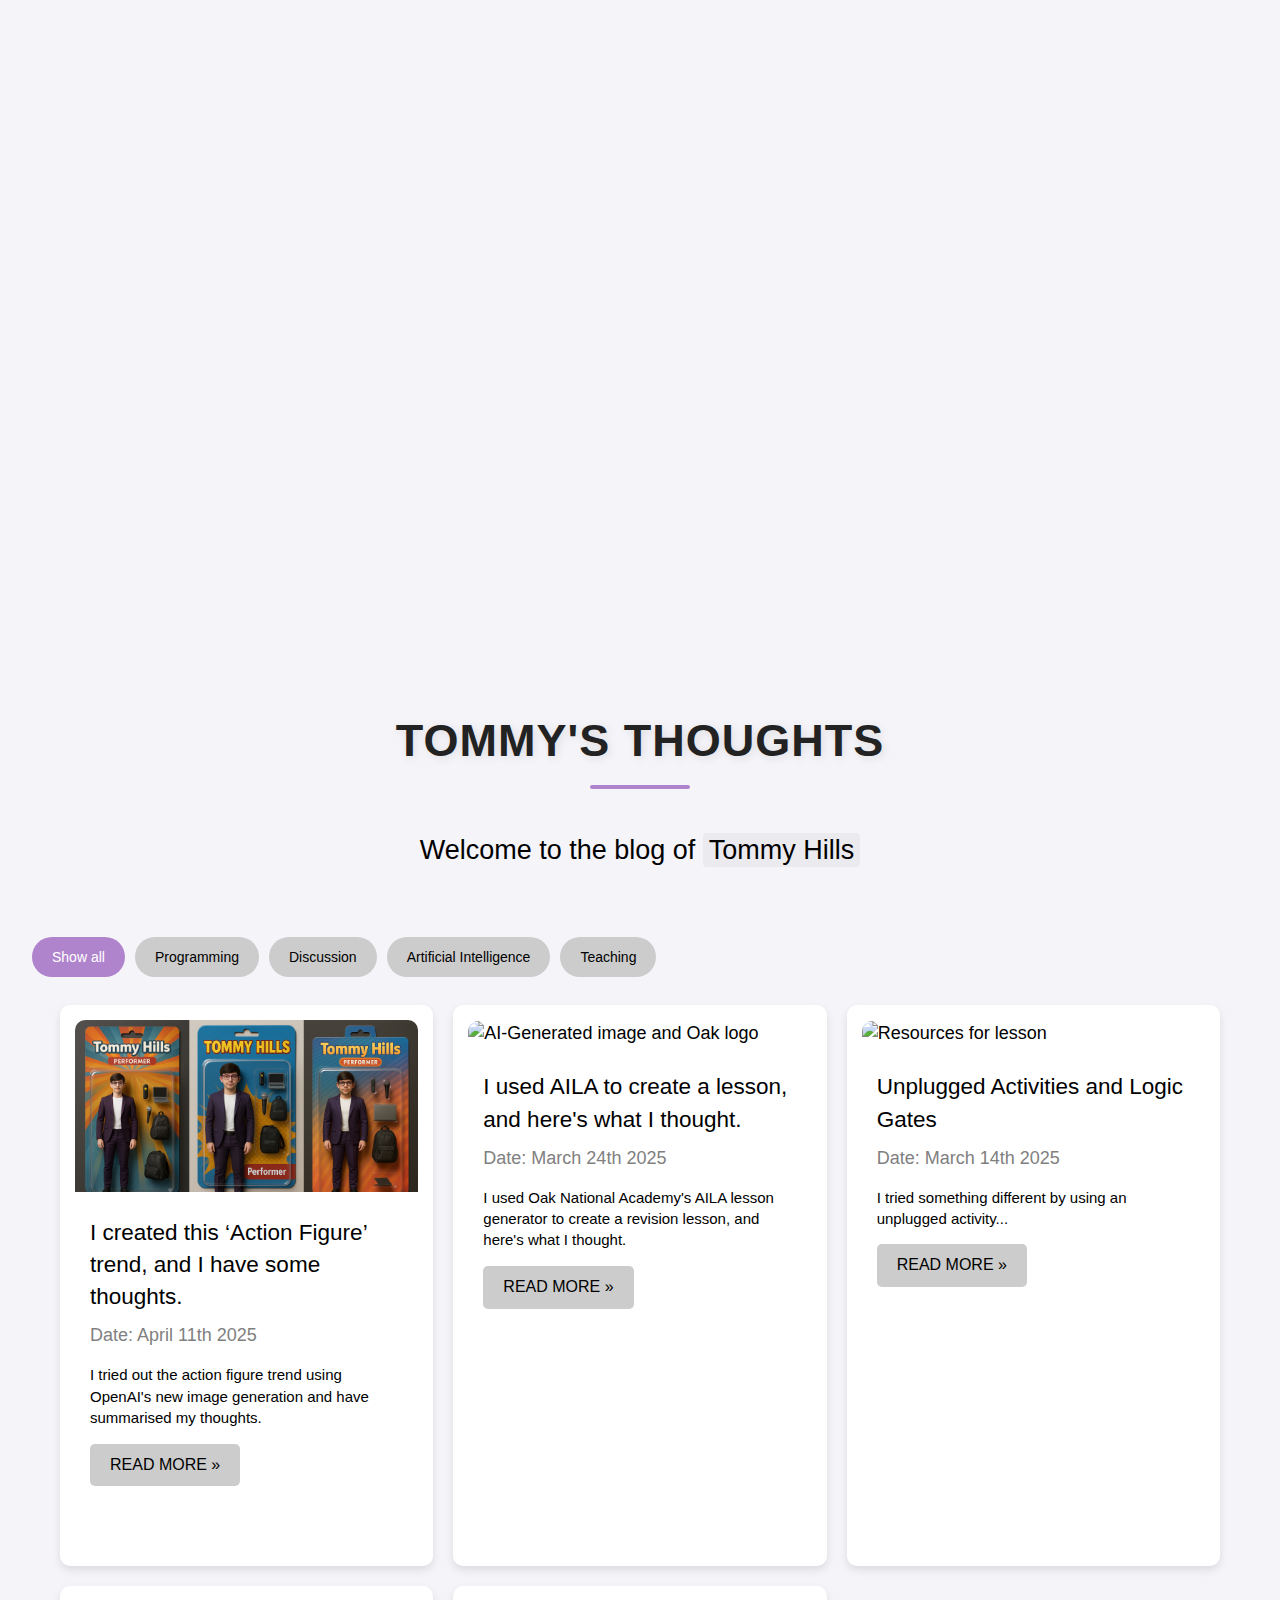
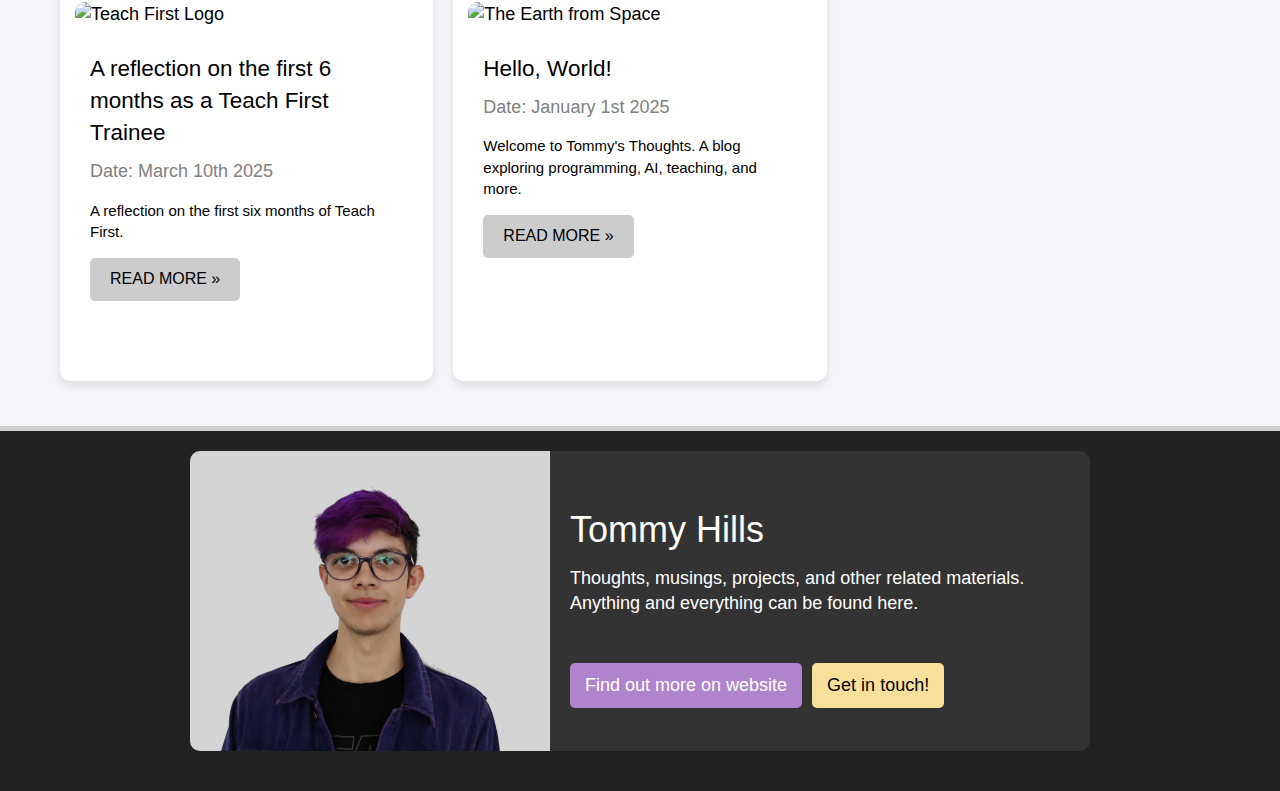
==== commit 3fb39e5f: "Added 'The Comedy Singularity' advertisement" ====
--- a/index.html
+++ b/index.html
@@ -252,4 +252,62 @@
                 <span>Ultricies congue</span>
             </li>
             <li class="w3-padding-16 w3-hide-medium w3-hide-small">
-                <img src="/w3images/rock.jpg" alt="Imag+                <img src="/w3images/rock.jpg" alt="Image" class="w3-left w3-margin-right" style="width:50px">
+                <span class="w3-large">Mingsum</span><br>
+                <span>Lorem ipsum dipsum</span>
+            </li>
+        </ul>
+    </div>
+    <hr>-->
+
+    <!-- END Introduction Menu -->
+
+    <!-- END GRID -->
+</div><br>
+
+<!-- END w3-content -->
+</div>
+
+<footer>
+    <div class="about-card">
+        <img src="/Media/About%20Me%20-%20Profile%20Picture.jpg" alt="Tommy Hills">
+        <div class="about-text">
+            <h3 style="font-size:200%;">Tommy Hills</h3>
+            <h5>Thoughts, musings, projects, and other related materials. Anything and everything can be found here.</h5>
+            <br>
+            <div class="button-group">
+                <button class="footer-button purple-button" onclick="location.href='https://thetommyverse.com';">Find out more on website</button>
+                <button class="footer-button yellow-button" onclick="location.href='https://thetommyverse.notion.site/get-in-touch?pvs=74';">Get in touch!</button>
+            </div>
+        </div>
+    </div>
+
+</footer>
+
+</body>
+
+<script>
+    function filterSelection(c) {
+        var x, i;
+        x = document.getElementsByClassName("filterDiv");
+        if (c == "all") c = "";
+        for (i = 0; i < x.length; i++) {
+            x[i].classList.remove("show");
+            if (x[i].className.indexOf(c) > -1) x[i].classList.add("show");
+        }
+    }
+
+    document.addEventListener("DOMContentLoaded", function() {
+        filterSelection("all");
+        var btns = document.getElementsByClassName("btn");
+        for (var i = 0; i < btns.length; i++) {
+            btns[i].addEventListener("click", function() {
+                var current = document.getElementsByClassName("active");
+                if (current.length > 0) current[0].classList.remove("active");
+                this.classList.add("active");
+            });
+        }
+    });
+
+</script>
+</html>
